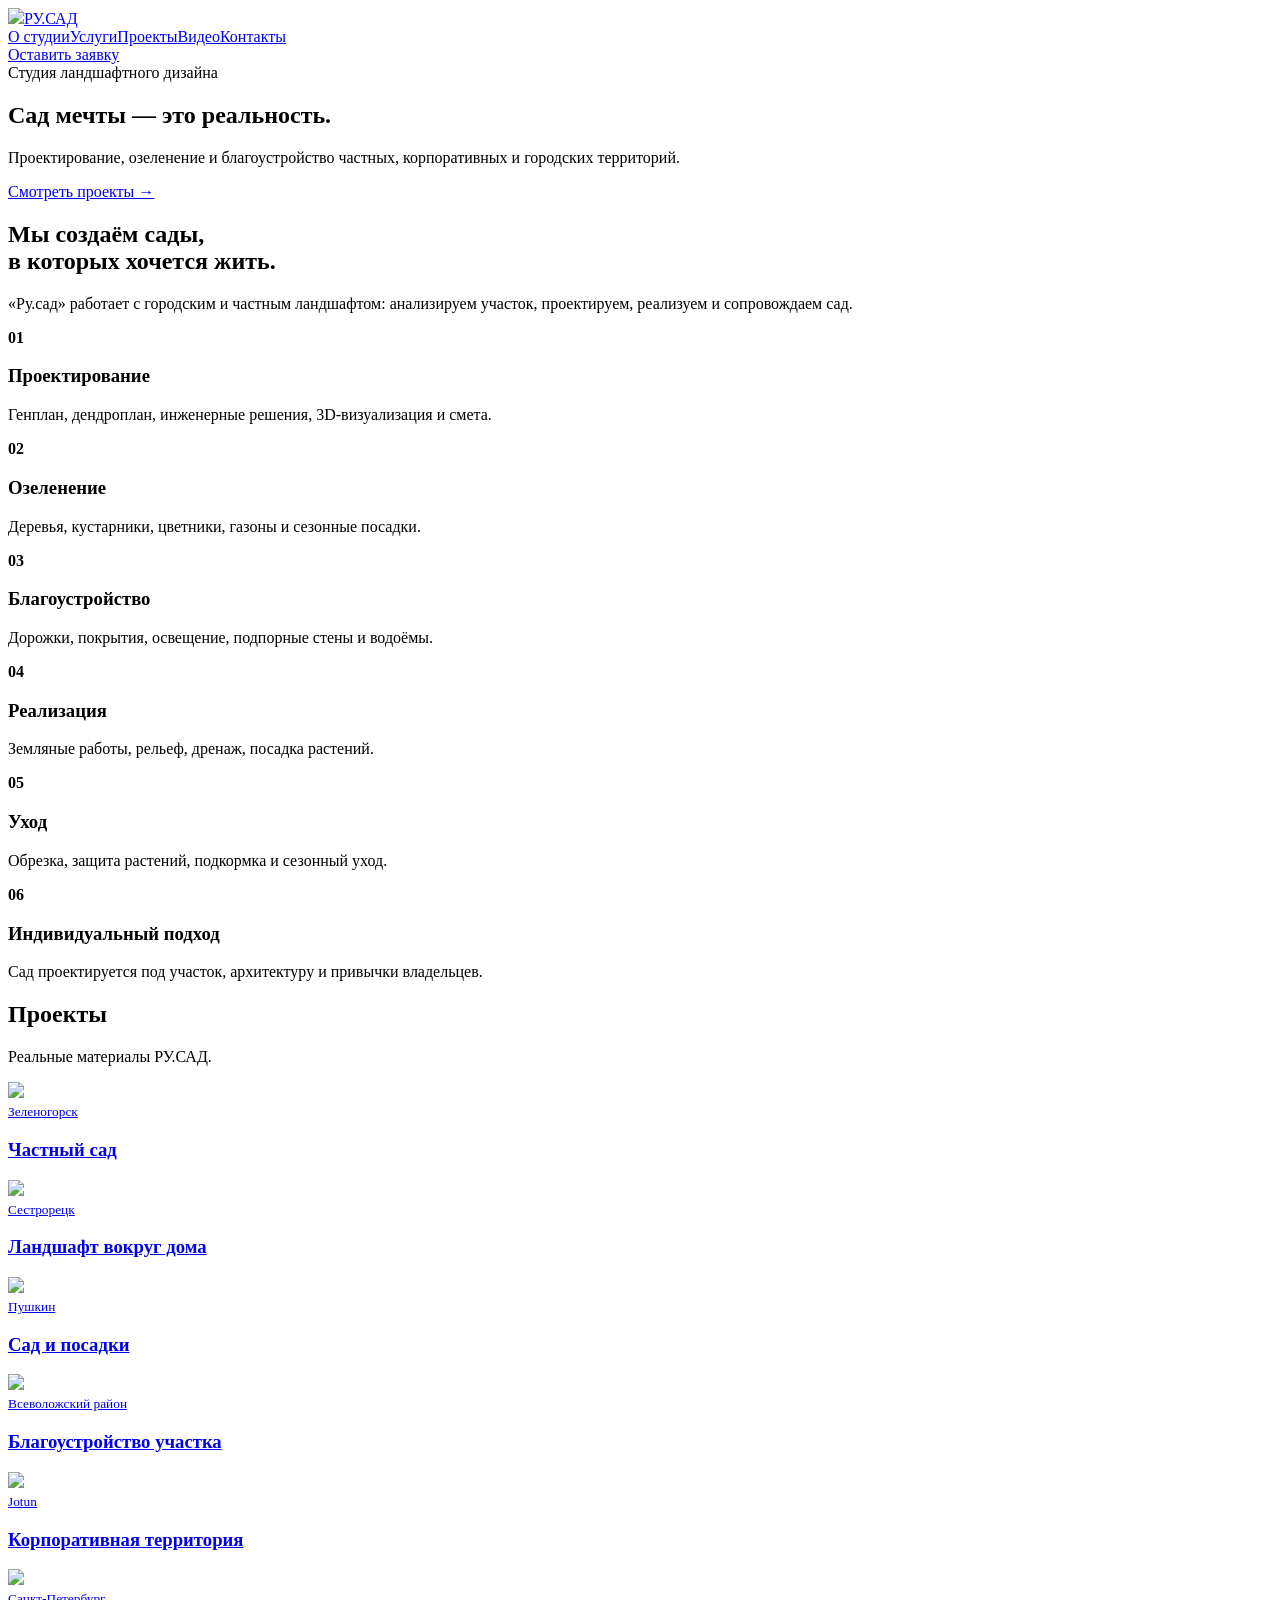
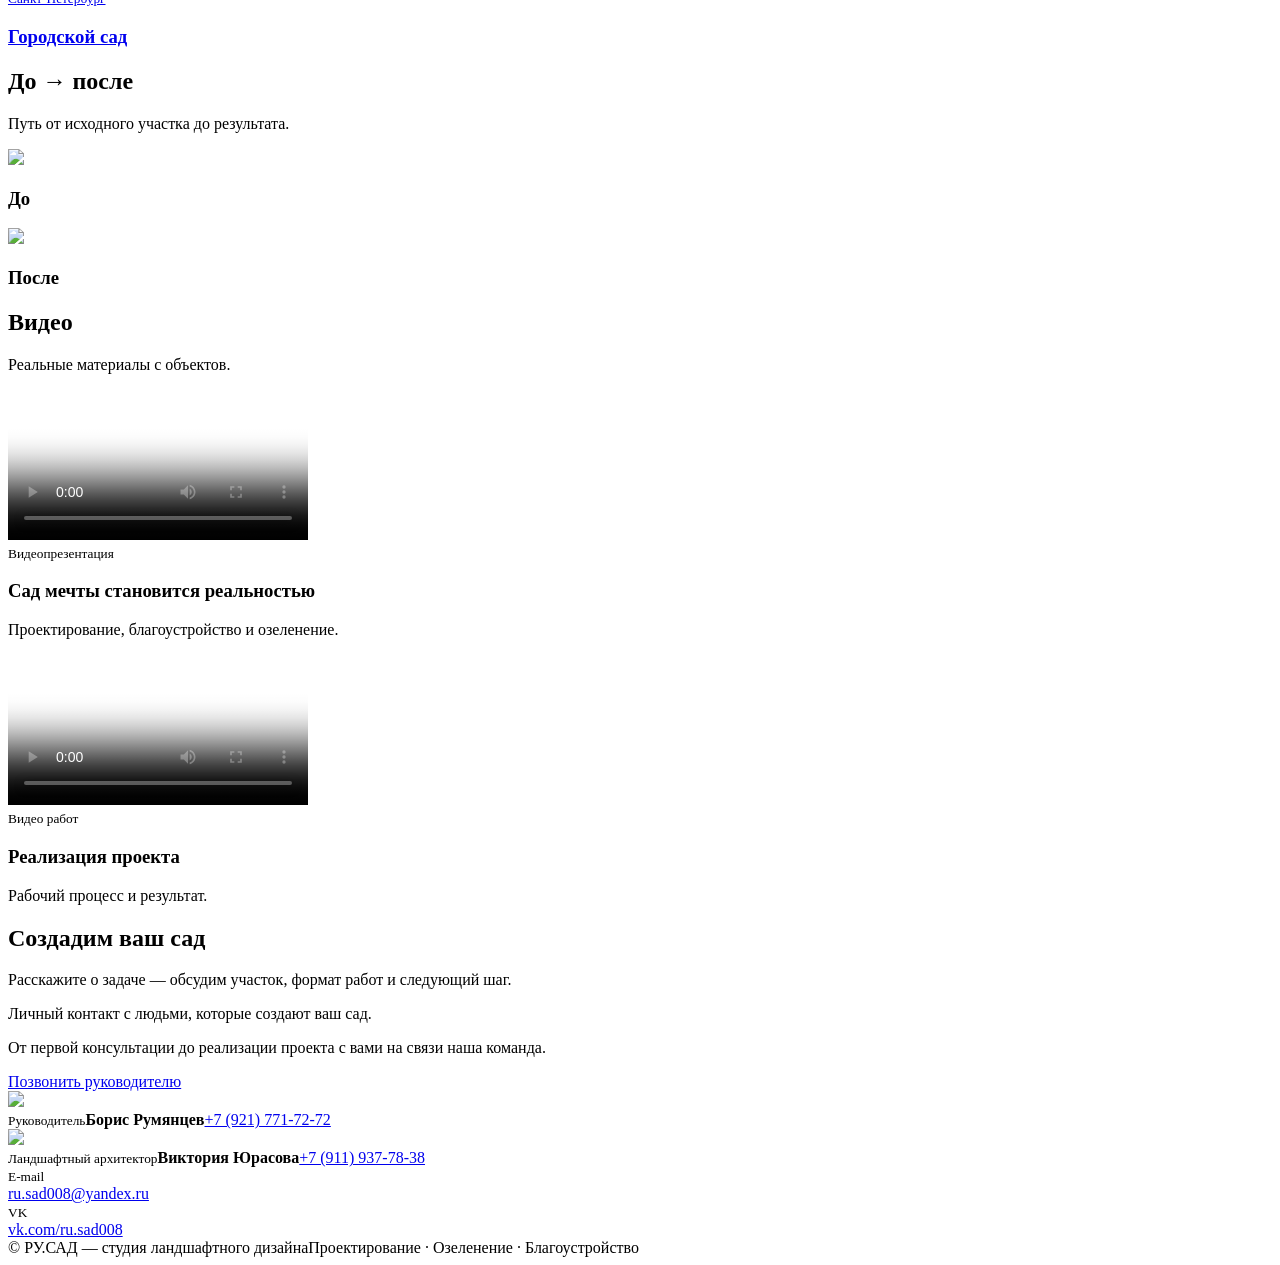
==== index.html @ 30accef6 "Загрузить главную страницу РУ.САД" ====
<!doctype html><html lang="ru"><head><meta charset="utf-8"><meta name="viewport" content="width=device-width,initial-scale=1"><title>РУ.САД — студия ландшафтного дизайна</title><link rel="icon" href="images/logo-transparent.png"><link rel="stylesheet" href="style.css"></head><body><nav class="nav"><div class="wrap navin"><a class="brand" href="#top"><img src="images/logo-transparent.png"><span>РУ.САД</span></a><div class="links"><a href="#about">О студии</a><a href="#services">Услуги</a><a href="#projects">Проекты</a><a href="#video">Видео</a><a href="#contacts">Контакты</a></div><a class="cta" href="#contacts">Оставить заявку</a></div></nav><main id="top"><section class="hero"><div class="wrap"><div class="ey">Студия ландшафтного дизайна</div><h1>Сад мечты — это реальность.</h1><p>Проектирование, озеленение и благоустройство частных, корпоративных и городских территорий.</p><a class="cta" href="#projects">Смотреть проекты →</a></div></section><section class="section" id="about"><div class="wrap"><div class="head"><h2>Мы создаём сады,<br>в которых хочется жить.</h2><p>«Ру.сад» работает с городским и частным ландшафтом: анализируем участок, проектируем, реализуем и сопровождаем сад.</p></div><div class="grid3" id="services"><article class="card"><b>01</b><h3>Проектирование</h3><p>Генплан, дендроплан, инженерные решения, 3D-визуализация и смета.</p></article><article class="card"><b>02</b><h3>Озеленение</h3><p>Деревья, кустарники, цветники, газоны и сезонные посадки.</p></article><article class="card"><b>03</b><h3>Благоустройство</h3><p>Дорожки, покрытия, освещение, подпорные стены и водоёмы.</p></article><article class="card"><b>04</b><h3>Реализация</h3><p>Земляные работы, рельеф, дренаж, посадка растений.</p></article><article class="card"><b>05</b><h3>Уход</h3><p>Обрезка, защита растений, подкормка и сезонный уход.</p></article><article class="card"><b>06</b><h3>Индивидуальный подход</h3><p>Сад проектируется под участок, архитектуру и привычки владельцев.</p></article></div></div></section><section class="section" id="projects"><div class="wrap"><div class="head"><h2>Проекты</h2><p>Реальные материалы РУ.САД.</p></div><div class="portfolio"><a class="project" href="images/real-01.jpg"><img src="images/real-01.jpg"><div class="cap"><small>Зеленогорск</small><h3>Частный сад</h3></div></a><a class="project" href="images/real-02.jpg"><img src="images/real-02.jpg"><div class="cap"><small>Сестрорецк</small><h3>Ландшафт вокруг дома</h3></div></a><a class="project" href="images/real-03.jpg"><img src="images/real-03.jpg"><div class="cap"><small>Пушкин</small><h3>Сад и посадки</h3></div></a><a class="project" href="images/real-04.jpg"><img src="images/real-04.jpg"><div class="cap"><small>Всеволожский район</small><h3>Благоустройство участка</h3></div></a><a class="project" href="images/real-05.jpg"><img src="images/real-05.jpg"><div class="cap"><small>Jotun</small><h3>Корпоративная территория</h3></div></a><a class="project" href="images/real-06.jpg"><img src="images/real-06.jpg"><div class="cap"><small>Санкт-Петербург</small><h3>Городской сад</h3></div></a></div></div></section><section class="section"><div class="wrap"><div class="head"><h2>До → после</h2><p>Путь от исходного участка до результата.</p></div><div class="compare"><article><img src="images/real-07.jpg"><h3>До</h3></article><article><img src="images/real-08.jpg"><h3>После</h3></article></div></div></section><section class="section" id="video"><div class="wrap"><div class="head"><h2>Видео</h2><p>Реальные материалы с объектов.</p></div><div class="videoGrid"><article class="videoCard"><video controls preload="metadata" poster="images/real-05.jpg"><source src="media/real-video-01.mp4" type="video/mp4"></video><div class="videoBody"><small>Видеопрезентация</small><h3>Сад мечты становится реальностью</h3><p>Проектирование, благоустройство и озеленение.</p></div></article><article class="videoCard"><video controls preload="metadata" poster="images/real-09.jpg"><source src="media/real-video-02.mp4" type="video/mp4"></video><div class="videoBody"><small>Видео работ</small><h3>Реализация проекта</h3><p>Рабочий процесс и результат.</p></div></article></div></div></section><section class="section contact" id="contacts"><div class="wrap"><div class="head"><h2>Создадим ваш сад</h2><p>Расскажите о задаче — обсудим участок, формат работ и следующий шаг.</p></div><div class="contactGrid"><div><div class="quote">Личный контакт с людьми, которые создают ваш сад.</div><p>От первой консультации до реализации проекта с вами на связи наша команда.</p><a class="cta" href="tel:+79217717272">Позвонить руководителю</a></div><div class="people"><article class="person"><img src="images/leader.jpg"><div class="personBody"><small>Руководитель</small><strong>Борис Румянцев</strong><a href="tel:+79217717272">+7 (921) 771-72-72</a></div></article><article class="person"><img src="images/victoria.jpg"><div class="personBody"><small>Ландшафтный архитектор</small><strong>Виктория Юрасова</strong><a href="tel:+79119377838">+7 (911) 937-78-38</a></div></article></div></div><div class="contactInfo"><div class="contactCard"><small>E-mail</small><br><a href="mailto:ru.sad008@yandex.ru">ru.sad008@yandex.ru</a></div><div class="contactCard"><small>VK</small><br><a href="https://vk.com/ru.sad008">vk.com/ru.sad008</a></div></div></div></section></main><footer class="wrap"><span>© РУ.САД — студия ландшафтного дизайна</span><span>Проектирование · Озеленение · Благоустройство</span></footer></body></html>
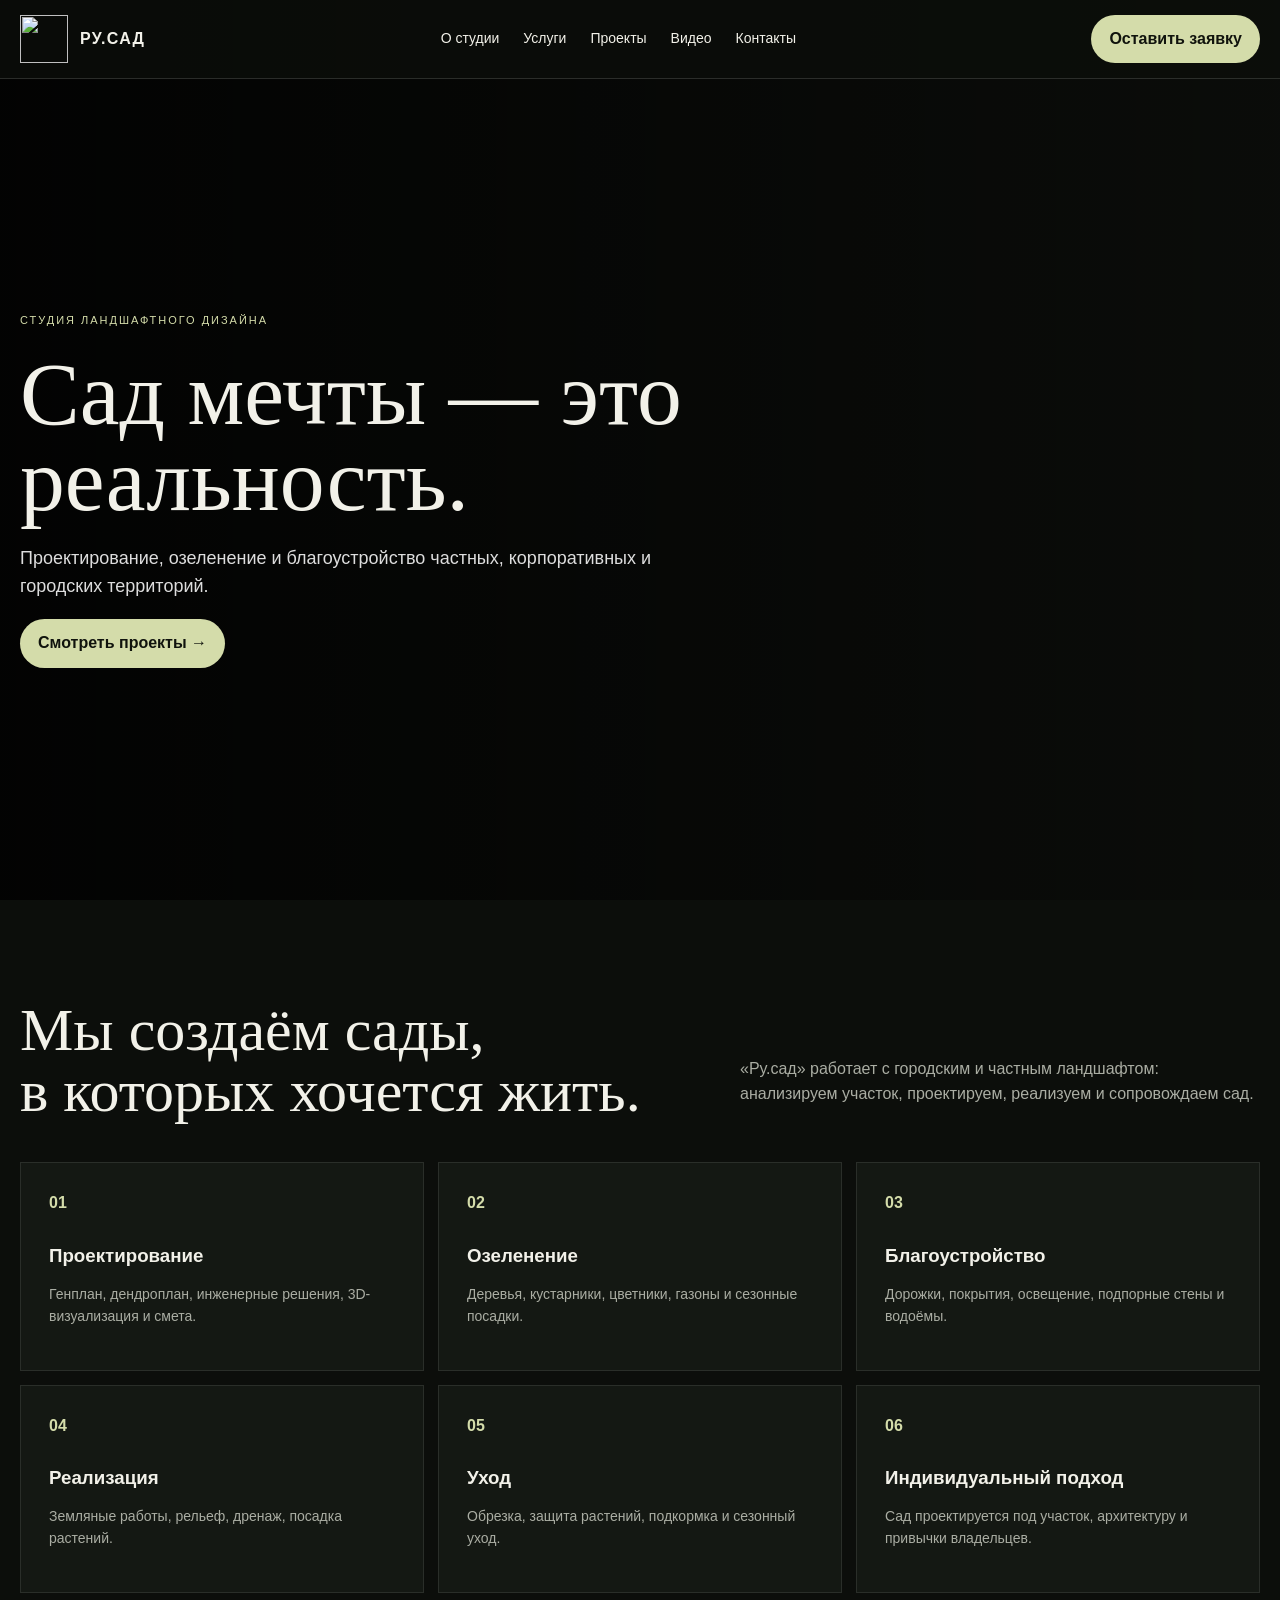
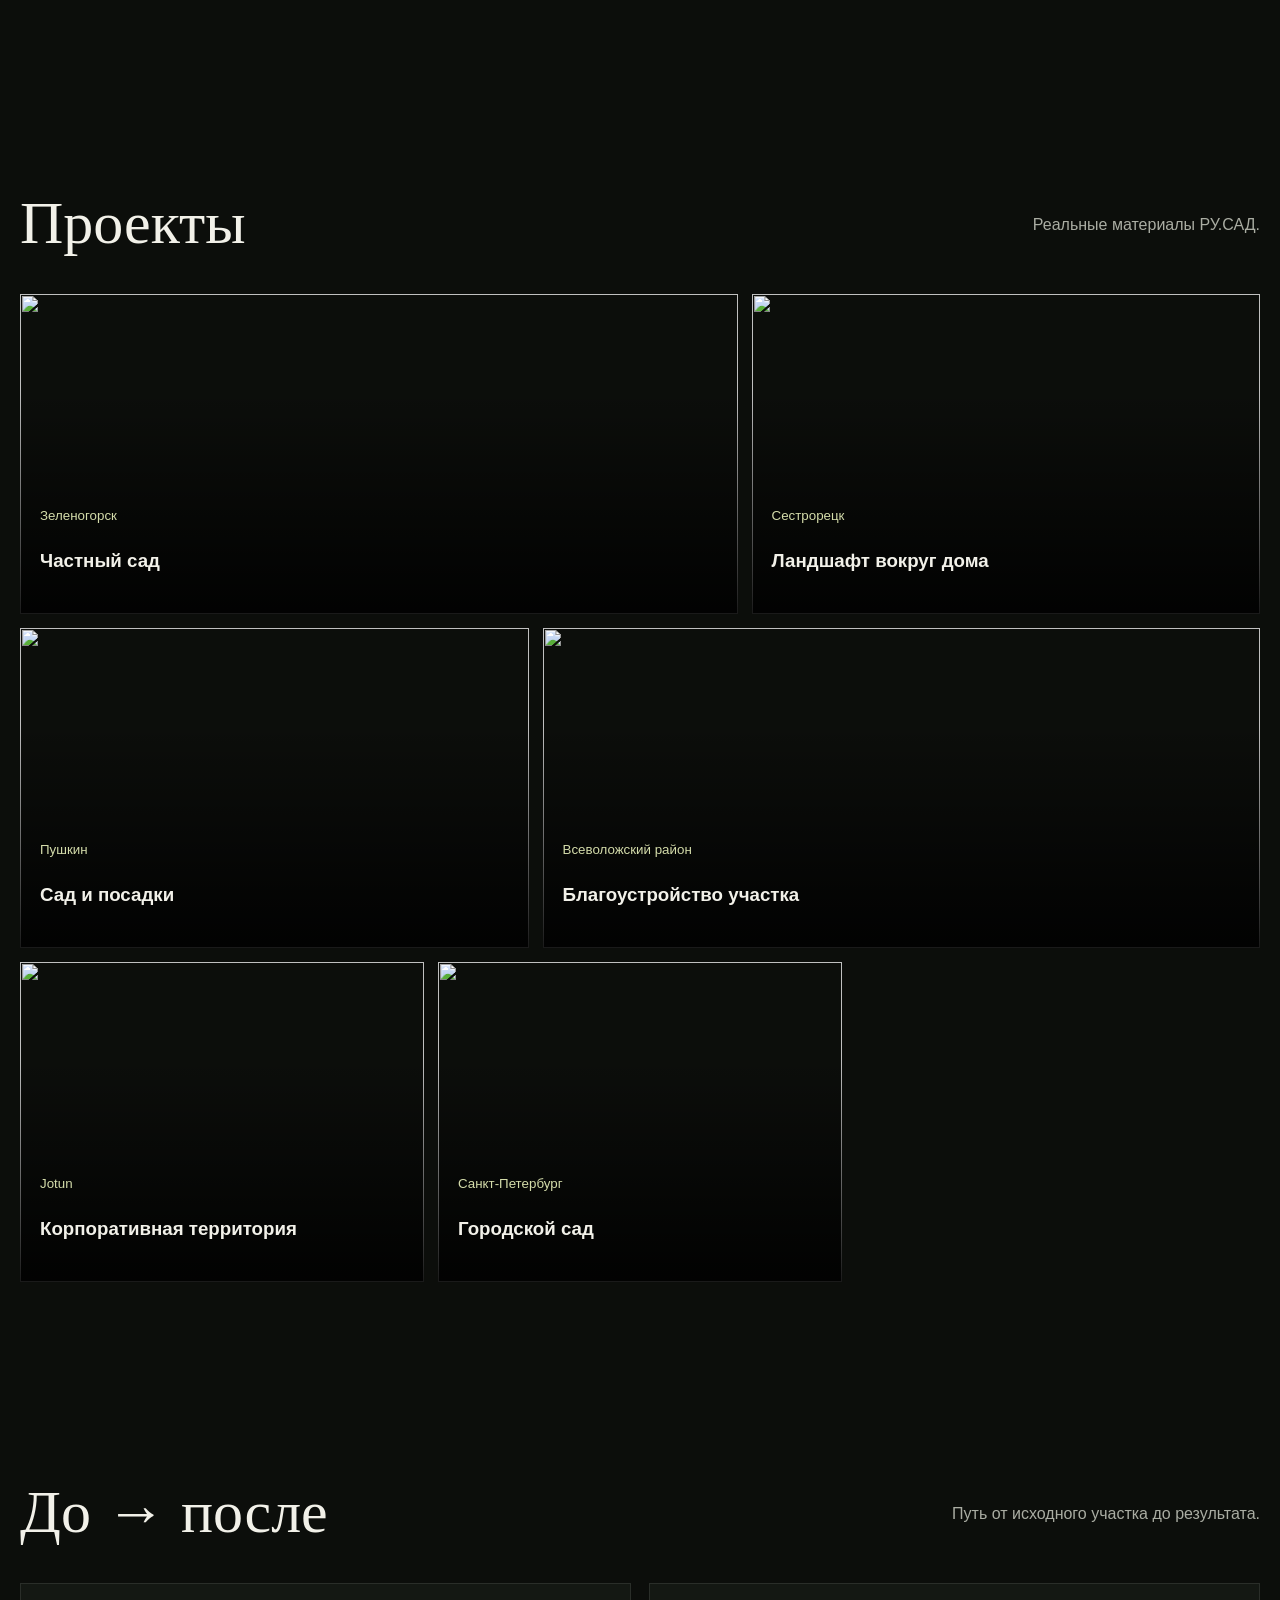
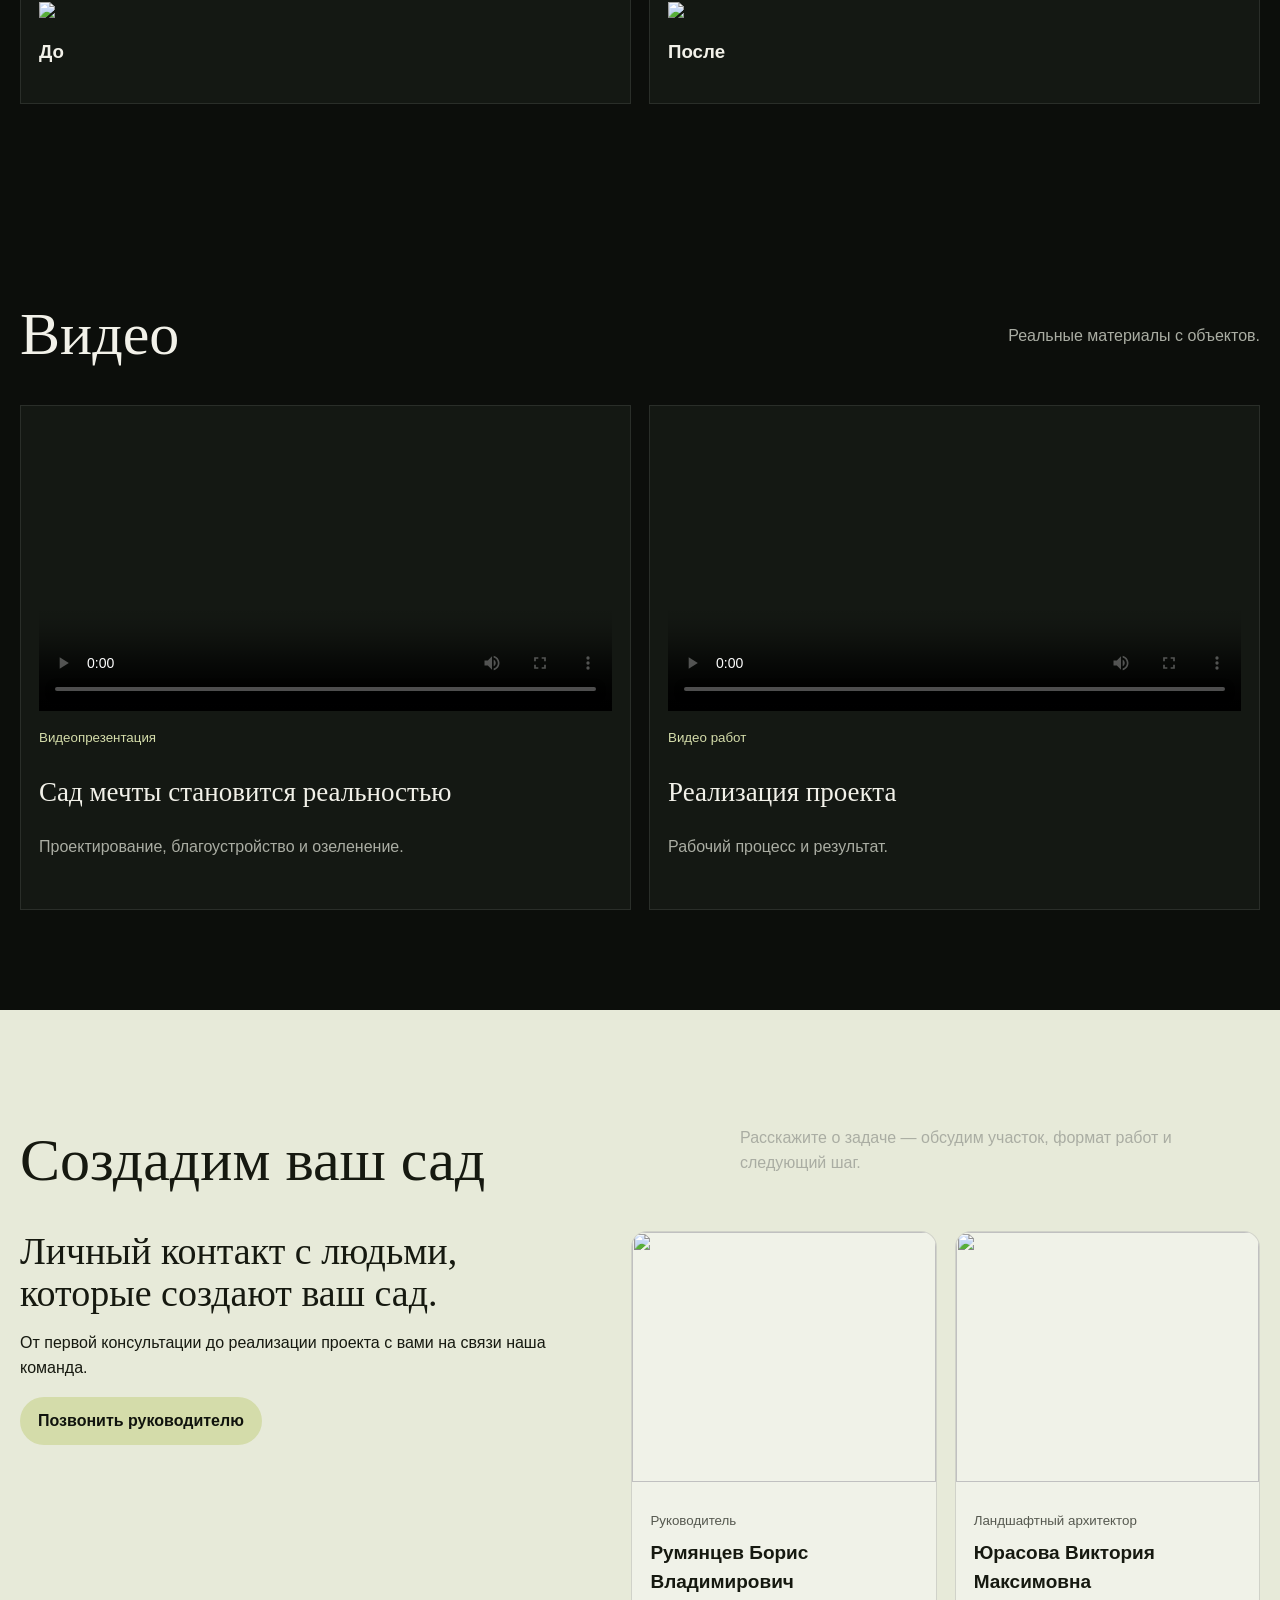
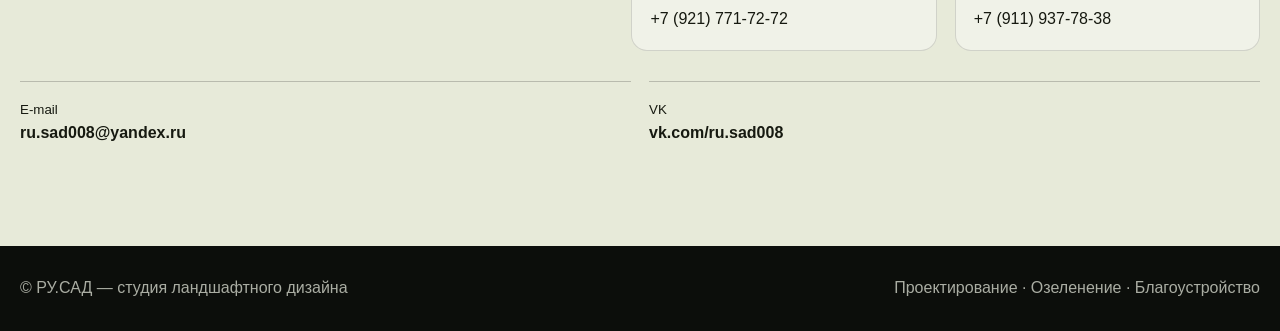
==== commit 78da6249: "Connect CMS content to homepage" ====
--- a/index.html
+++ b/index.html
@@ -1 +1,29 @@
-<!doctype html><html lang="ru"><head><meta charset="utf-8"><meta name="viewport" content="width=device-width,initial-scale=1"><title>РУ.САД — студия ландшафтного дизайна</title><link rel="icon" href="images/logo-transparent.png"><link rel="stylesheet" href="style.css"></head><body><nav class="nav"><div class="wrap navin"><a class="brand" href="#top"><img src="images/logo-transparent.png"><span>РУ.САД</span></a><div class="links"><a href="#about">О студии</a><a href="#services">Услуги</a><a href="#projects">Проекты</a><a href="#video">Видео</a><a href="#contacts">Контакты</a></div><a class="cta" href="#contacts">Оставить заявку</a></div></nav><main id="top"><section class="hero"><div class="wrap"><div class="ey">Студия ландшафтного дизайна</div><h1>Сад мечты — это реальность.</h1><p>Проектирование, озеленение и благоустройство частных, корпоративных и городских территорий.</p><a class="cta" href="#projects">Смотреть проекты →</a></div></section><section class="section" id="about"><div class="wrap"><div class="head"><h2>Мы создаём сады,<br>в которых хочется жить.</h2><p>«Ру.сад» работает с городским и частным ландшафтом: анализируем участок, проектируем, реализуем и сопровождаем сад.</p></div><div class="grid3" id="services"><article class="card"><b>01</b><h3>Проектирование</h3><p>Генплан, дендроплан, инженерные решения, 3D-визуализация и смета.</p></article><article class="card"><b>02</b><h3>Озеленение</h3><p>Деревья, кустарники, цветники, газоны и сезонные посадки.</p></article><article class="card"><b>03</b><h3>Благоустройство</h3><p>Дорожки, покрытия, освещение, подпорные стены и водоёмы.</p></article><article class="card"><b>04</b><h3>Реализация</h3><p>Земляные работы, рельеф, дренаж, посадка растений.</p></article><article class="card"><b>05</b><h3>Уход</h3><p>Обрезка, защита растений, подкормка и сезонный уход.</p></article><article class="card"><b>06</b><h3>Индивидуальный подход</h3><p>Сад проектируется под участок, архитектуру и привычки владельцев.</p></article></div></div></section><section class="section" id="projects"><div class="wrap"><div class="head"><h2>Проекты</h2><p>Реальные материалы РУ.САД.</p></div><div class="portfolio"><a class="project" href="images/real-01.jpg"><img src="images/real-01.jpg"><div class="cap"><small>Зеленогорск</small><h3>Частный сад</h3></div></a><a class="project" href="images/real-02.jpg"><img src="images/real-02.jpg"><div class="cap"><small>Сестрорецк</small><h3>Ландшафт вокруг дома</h3></div></a><a class="project" href="images/real-03.jpg"><img src="images/real-03.jpg"><div class="cap"><small>Пушкин</small><h3>Сад и посадки</h3></div></a><a class="project" href="images/real-04.jpg"><img src="images/real-04.jpg"><div class="cap"><small>Всеволожский район</small><h3>Благоустройство участка</h3></div></a><a class="project" href="images/real-05.jpg"><img src="images/real-05.jpg"><div class="cap"><small>Jotun</small><h3>Корпоративная территория</h3></div></a><a class="project" href="images/real-06.jpg"><img src="images/real-06.jpg"><div class="cap"><small>Санкт-Петербург</small><h3>Городской сад</h3></div></a></div></div></section><section class="section"><div class="wrap"><div class="head"><h2>До → после</h2><p>Путь от исходного участка до результата.</p></div><div class="compare"><article><img src="images/real-07.jpg"><h3>До</h3></article><article><img src="images/real-08.jpg"><h3>После</h3></article></div></div></section><section class="section" id="video"><div class="wrap"><div class="head"><h2>Видео</h2><p>Реальные материалы с объектов.</p></div><div class="videoGrid"><article class="videoCard"><video controls preload="metadata" poster="images/real-05.jpg"><source src="media/real-video-01.mp4" type="video/mp4"></video><div class="videoBody"><small>Видеопрезентация</small><h3>Сад мечты становится реальностью</h3><p>Проектирование, благоустройство и озеленение.</p></div></article><article class="videoCard"><video controls preload="metadata" poster="images/real-09.jpg"><source src="media/real-video-02.mp4" type="video/mp4"></video><div class="videoBody"><small>Видео работ</small><h3>Реализация проекта</h3><p>Рабочий процесс и результат.</p></div></article></div></div></section><section class="section contact" id="contacts"><div class="wrap"><div class="head"><h2>Создадим ваш сад</h2><p>Расскажите о задаче — обсудим участок, формат работ и следующий шаг.</p></div><div class="contactGrid"><div><div class="quote">Личный контакт с людьми, которые создают ваш сад.</div><p>От первой консультации до реализации проекта с вами на связи наша команда.</p><a class="cta" href="tel:+79217717272">Позвонить руководителю</a></div><div class="people"><article class="person"><img src="images/leader.jpg"><div class="personBody"><small>Руководитель</small><strong>Борис Румянцев</strong><a href="tel:+79217717272">+7 (921) 771-72-72</a></div></article><article class="person"><img src="images/victoria.jpg"><div class="personBody"><small>Ландшафтный архитектор</small><strong>Виктория Юрасова</strong><a href="tel:+79119377838">+7 (911) 937-78-38</a></div></article></div></div><div class="contactInfo"><div class="contactCard"><small>E-mail</small><br><a href="mailto:ru.sad008@yandex.ru">ru.sad008@yandex.ru</a></div><div class="contactCard"><small>VK</small><br><a href="https://vk.com/ru.sad008">vk.com/ru.sad008</a></div></div></div></section></main><footer class="wrap"><span>© РУ.САД — студия ландшафтного дизайна</span><span>Проектирование · Озеленение · Благоустройство</span></footer></body></html>+<!doctype html>
+<html lang="ru">
+<head>
+<meta charset="utf-8"><meta name="viewport" content="width=device-width,initial-scale=1">
+<title>Ру.сад — студия ландшафтного дизайна</title>
+<link rel="icon" href="images/logo-transparent.png"><link rel="stylesheet" href="style.css">
+</head>
+<body>
+<nav class="nav"><div class="wrap navin"><a class="brand" href="#top"><img src="images/logo-transparent.png"><span>РУ.САД</span></a><div class="links"><a href="#about">О студии</a><a href="#services">Услуги</a><a href="#projects">Проекты</a><a href="#video">Видео</a><a href="#contacts">Контакты</a></div><a class="cta" href="#contacts">Оставить заявку</a></div></nav>
+<main id="top">
+<section class="hero"><div class="wrap"><div class="ey">Студия ландшафтного дизайна</div><h1>Сад мечты — это реальность.</h1><p>Проектирование, озеленение и благоустройство частных, корпоративных и городских территорий.</p><a class="cta" href="#projects">Смотреть проекты →</a></div></section>
+<section class="section" id="about"><div class="wrap"><div class="head"><h2>Мы создаём сады,<br>в которых хочется жить.</h2><p>«Ру.сад» работает с городским и частным ландшафтом: анализируем участок, проектируем, реализуем и сопровождаем сад.</p></div><div class="grid3" id="services"><article class="card"><b>01</b><h3>Проектирование</h3><p>Генплан, дендроплан, инженерные решения, 3D-визуализация и смета.</p></article><article class="card"><b>02</b><h3>Озеленение</h3><p>Деревья, кустарники, цветники, газоны и сезонные посадки.</p></article><article class="card"><b>03</b><h3>Благоустройство</h3><p>Дорожки, покрытия, освещение, подпорные стены и водоёмы.</p></article><article class="card"><b>04</b><h3>Реализация</h3><p>Земляные работы, рельеф, дренаж, посадка растений.</p></article><article class="card"><b>05</b><h3>Уход</h3><p>Обрезка, защита растений, подкормка и сезонный уход.</p></article><article class="card"><b>06</b><h3>Индивидуальный подход</h3><p>Сад проектируется под участок, архитектуру и привычки владельцев.</p></article></div></div></section>
+<section class="section" id="projects"><div class="wrap"><div class="head"><h2>Проекты</h2><p>Реальные материалы РУ.САД.</p></div><div class="portfolio"><a class="project" href="images/real-01.jpg"><img src="images/real-01.jpg"><div class="cap"><small>Зеленогорск</small><h3>Частный сад</h3></div></a><a class="project" href="images/real-02.jpg"><img src="images/real-02.jpg"><div class="cap"><small>Сестрорецк</small><h3>Ландшафт вокруг дома</h3></div></a><a class="project" href="images/real-03.jpg"><img src="images/real-03.jpg"><div class="cap"><small>Пушкин</small><h3>Сад и посадки</h3></div></a><a class="project" href="images/real-04.jpg"><img src="images/real-04.jpg"><div class="cap"><small>Всеволожский район</small><h3>Благоустройство участка</h3></div></a><a class="project" href="images/real-05.jpg"><img src="images/real-05.jpg"><div class="cap"><small>Jotun</small><h3>Корпоративная территория</h3></div></a><a class="project" href="images/real-06.jpg"><img src="images/real-06.jpg"><div class="cap"><small>Санкт-Петербург</small><h3>Городской сад</h3></div></a></div></div></section>
+<section class="section"><div class="wrap"><div class="head"><h2>До → после</h2><p>Путь от исходного участка до результата.</p></div><div class="compare"><article><img src="images/real-07.jpg"><h3>До</h3></article><article><img src="images/real-08.jpg"><h3>После</h3></article></div></div></section>
+<section class="section" id="video"><div class="wrap"><div class="head"><h2>Видео</h2><p>Реальные материалы с объектов.</p></div><div class="videoGrid"><article class="videoCard"><video controls preload="metadata" poster="images/real-05.jpg"><source src="media/real-video-01.mp4" type="video/mp4"></video><div class="videoBody"><small>Видеопрезентация</small><h3>Сад мечты становится реальностью</h3><p>Проектирование, благоустройство и озеленение.</p></div></article><article class="videoCard"><video controls preload="metadata" poster="images/real-09.jpg"><source src="media/real-video-02.mp4" type="video/mp4"></video><div class="videoBody"><small>Видео работ</small><h3>Реализация проекта</h3><p>Рабочий процесс и результат.</p></div></article></div></div></section>
+<section class="section contact" id="contacts"><div class="wrap"><div class="head"><h2>Создадим ваш сад</h2><p>Расскажите о задаче — обсудим участок, формат работ и следующий шаг.</p></div><div class="contactGrid"><div><div class="quote">Личный контакт с людьми, которые создают ваш сад.</div><p>От первой консультации до реализации проекта с вами на связи наша команда.</p><a class="cta" href="tel:+79217717272">Позвонить руководителю</a></div><div class="people"><article class="person"><img src="images/leader.jpg"><div class="personBody"><small>Руководитель</small><strong>Борис Румянцев</strong><a href="tel:+79217717272">+7 (921) 771-72-72</a></div></article><article class="person"><img src="images/victoria.jpg"><div class="personBody"><small>Ландшафтный архитектор</small><strong>Виктория Юрасова</strong><a href="tel:+79119377838">+7 (911) 937-78-38</a></div></article></div></div><div class="contactInfo"><div class="contactCard"><small>E-mail</small><br><a href="mailto:ru.sad008@yandex.ru">ru.sad008@yandex.ru</a></div><div class="contactCard"><small>VK</small><br><a href="https://vk.com/ru.sad008">vk.com/ru.sad008</a></div></div></div></section>
+</main><footer class="wrap"><span>© РУ.САД — студия ландшафтного дизайна</span><span>Проектирование · Озеленение · Благоустройство</span></footer>
+<script>
+(async()=>{try{const r=await fetch('content/site.json',{cache:'no-store'});if(!r.ok)return;const d=await r.json();
+document.title=d.title||document.title;const root=document.documentElement;const hero=document.querySelector('.hero');
+if(hero&&d.heroImage)hero.style.backgroundImage=`linear-gradient(90deg,#000c,#0002),url("${d.heroImage}")`;
+if(d.background)root.style.setProperty('--site-bg',d.background);if(d.accent)root.style.setProperty('--site-accent',d.accent);
+const h1=document.querySelector('.hero h1');if(h1&&d.hero)h1.textContent=d.hero;const lead=document.querySelector('.hero p');if(lead&&d.lead)lead.textContent=d.lead;
+if(d.email){const a=document.querySelector('a[href^="mailto:"]');if(a){a.href='mailto:'+d.email;a.textContent=d.email;}}
+if(d.vk){const a=document.querySelector('.contactInfo .contactCard:last-child a');if(a){a.href=d.vk;a.textContent=d.vk.replace(/^https?:\/\//,'');}}
+const people=document.querySelectorAll('.person');if(people[0]&&d.directorName)people[0].querySelector('strong').textContent=d.directorName;if(people[0]&&d.directorPhone){const a=people[0].querySelector('a');a.href='tel:'+d.directorPhone.replace(/[^+\d]/g,'');a.textContent=d.directorPhone;}
+if(people[1]&&d.contactName)people[1].querySelector('strong').textContent=d.contactName;
+}catch(e){console.warn(e)}})();
+</script></body></html>
--- a/style.css
+++ b/style.css
@@ -0,0 +1 @@
+*{box-sizing:border-box}body{margin:0;background:#0c0e0b;color:#f2f1e9;font-family:Arial,sans-serif;line-height:1.55}a{color:inherit;text-decoration:none}.wrap{width:min(1240px,calc(100% - 40px));margin:auto}.nav{position:fixed;inset:0 0 auto;z-index:5;background:#0c0e0bcc;border-bottom:1px solid #ffffff22}.navin{height:78px;display:flex;align-items:center;justify-content:space-between}.brand{display:flex;align-items:center;gap:12px;font-weight:700;letter-spacing:.08em}.brand img{width:48px;height:48px;object-fit:contain}.links{display:flex;gap:24px;font-size:14px}.cta{display:inline-block;background:#d4dcaa;color:#10130d;padding:12px 18px;border-radius:30px;font-weight:700}.hero{min-height:100vh;display:flex;align-items:end;position:relative;background:linear-gradient(90deg,#000c,#0002),url("images/real-01.jpg") center/cover}.hero .wrap{padding:170px 0 90px}.ey{color:#d4dcaa;text-transform:uppercase;letter-spacing:.18em;font-size:11px}.hero h1,.head h2,.quote{font-family:Georgia,serif;font-weight:500}.hero h1{font-size:clamp(50px,7vw,92px);line-height:.96;max-width:850px;margin:22px 0}.hero p{max-width:700px;font-size:18px;color:#ddd}.section{padding:100px 0}.head{display:flex;justify-content:space-between;gap:30px;align-items:end;margin-bottom:40px}.head h2{font-size:clamp(38px,5vw,60px);line-height:1.02;margin:0}.head p{max-width:520px;color:#aaada3}.grid3{display:grid;grid-template-columns:repeat(3,1fr);gap:14px}.card{background:#141813;border:1px solid #ffffff18;padding:28px}.card b{color:#d4dcaa}.card h3{margin:25px 0 8px}.card p{color:#aaada3;font-size:14px}.portfolio{display:grid;grid-template-columns:repeat(12,1fr);gap:14px}.project{position:relative;min-height:320px;overflow:hidden}.project:nth-child(1),.project:nth-child(4){grid-column:span 7}.project:nth-child(2),.project:nth-child(3){grid-column:span 5}.project:nth-child(n+5){grid-column:span 4}.project img{position:absolute;inset:0;width:100%;height:100%;object-fit:cover}.project:after{content:"";position:absolute;inset:0;background:linear-gradient(0deg,#000d,transparent 70%)}.cap{position:absolute;z-index:1;bottom:20px;left:20px}.cap small{color:#d4dcaa}.compare,.videoGrid,.people{display:grid;grid-template-columns:1fr 1fr;gap:18px}.compare img,video{width:100%;display:block}.compare article,.videoCard{background:#141813;border:1px solid #ffffff18;padding:18px}.videoBody{padding:15px 0}.videoBody small{color:#d4dcaa}.videoBody h3{font:500 27px Georgia,serif}.videoBody p{color:#aaada3}.contact{background:#e7ead9;color:#161910}.contactGrid{display:grid;grid-template-columns:1fr 1.1fr;gap:40px}.quote{font-size:38px;line-height:1.1}.person{background:#fff6;border:1px solid #0002;border-radius:16px;overflow:hidden}.person img{width:100%;height:250px;object-fit:cover}.personBody{padding:18px}.personBody small{opacity:.7}.personBody strong{display:block;margin:5px 0 10px;font-size:19px}.contactInfo{display:grid;grid-template-columns:1fr 1fr;gap:18px;margin-top:30px}.contactCard{border-top:1px solid #0003;padding-top:15px}.contactCard a{font-weight:700}footer{padding:30px 0;color:#aaada3;display:flex;justify-content:space-between}@media(max-width:850px){.links{display:none}.grid3,.contactGrid,.videoGrid,.people,.compare{grid-template-columns:1fr}.portfolio{grid-template-columns:1fr 1fr}.project,.project:nth-child(n){grid-column:auto}.head{display:block}.head p{margin-top:20px}}@media(max-width:560px){.portfolio{grid-template-columns:1fr}.hero h1{font-size:54px}.contactInfo{grid-template-columns:1fr}}
